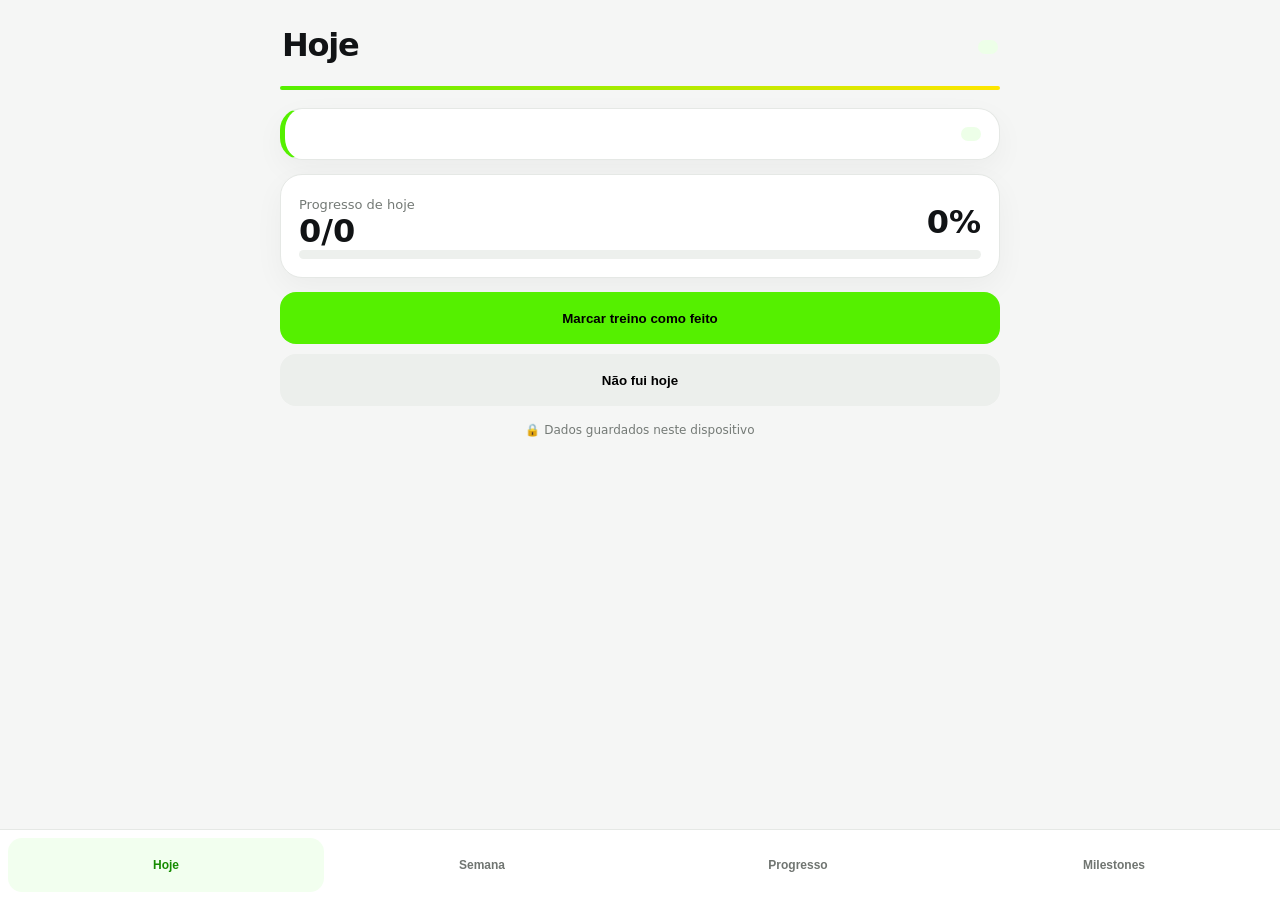
==== index.html @ 947c3e17 "Add initial RGRD calisthenics app" ====
<!doctype html><html lang="pt-PT"><head><meta charset="utf-8"><meta name="viewport" content="width=device-width,initial-scale=1,viewport-fit=cover"><meta name="theme-color" content="#55f000"><meta name="apple-mobile-web-app-capable" content="yes"><meta name="apple-mobile-web-app-title" content="RGRD"><link rel="manifest" href="manifest.webmanifest"><link rel="icon" href="icon.svg"><title>RGRD — Calistenia</title><style>:root{--bg:#f5f6f5;--card:#fff;--text:#111315;--muted:#747a76;--line:#e5e8e5;--g:#55f000;--y:#ffe600}*{box-sizing:border-box}body{margin:0;background:var(--bg);color:var(--text);font-family:-apple-system,BlinkMacSystemFont,"SF Pro Display",system-ui,sans-serif;padding:max(18px,env(safe-area-inset-top)) 14px calc(92px + env(safe-area-inset-bottom))}.app{max-width:720px;margin:auto}h1{font-size:32px;margin:0;letter-spacing:-.04em}h2{font-size:19px;margin:0 0 12px}.sub{font-size:13px;color:var(--muted);margin-top:4px}.top{display:flex;justify-content:space-between;align-items:center;margin:8px 2px 18px}.pill,.tag{padding:7px 10px;border-radius:999px;background:#edffe8;color:#168500;font-size:12px;font-weight:800}.card{background:var(--card);border:1px solid var(--line);border-radius:22px;padding:18px;margin:0 0 14px;box-shadow:0 10px 30px rgba(0,0,0,.045)}.accent{border-left:5px solid var(--g)}.row{display:flex;justify-content:space-between;align-items:center;gap:10px}.ex{display:grid;grid-template-columns:30px 1fr auto;gap:10px;align-items:center;padding:11px 0;border-bottom:1px solid #eef0ee}.ex:last-child{border:0}.check{width:28px;height:28px;border:2px solid #c8cec9;border-radius:50%;background:#fff}.check.done{background:var(--g);border-color:var(--g)}.check.done:after{content:'✓';font-weight:900}.name{font-weight:800}.meta{font-size:13px;color:var(--muted)}.progress{height:9px;background:#edf0ed;border-radius:999px;overflow:hidden}.progress span{display:block;height:100%;background:var(--g)}.big{font-size:32px;font-weight:900}.btn{width:100%;min-height:52px;border:0;border-radius:16px;font-weight:850;margin-bottom:10px}.primary{background:var(--g)}.secondary{background:#ecefec}.grid{display:grid;grid-template-columns:1fr 1fr;gap:11px}.metric{background:#fff;border:1px solid var(--line);border-radius:18px;padding:15px}.metric b{font-size:26px;display:block;margin-top:6px}.weekitem{display:grid;grid-template-columns:54px 1fr auto;gap:10px;align-items:center;padding:11px 0;border-bottom:1px solid #eef0ee}.day{background:var(--g);padding:8px;border-radius:10px;text-align:center;font-size:12px;font-weight:900}.alt{background:var(--y)!important;color:#222}.screen{display:none}.screen.active{display:block}.tabs{position:fixed;left:0;right:0;bottom:0;background:rgba(255,255,255,.96);backdrop-filter:blur(18px);border-top:1px solid var(--line);display:grid;grid-template-columns:repeat(4,1fr);padding:8px 8px calc(8px + env(safe-area-inset-bottom));z-index:5}.tab{min-height:54px;border:0;background:transparent;border-radius:14px;color:#707571;font-weight:800;font-size:12px}.tab.active{background:#f2ffef;color:#168c00}.ms{display:grid;grid-template-columns:42px 1fr auto;gap:10px;align-items:center;padding:10px 0}.ico{width:40px;height:40px;border-radius:14px;background:#efffec;display:grid;place-items:center;font-weight:900}.month{display:grid;grid-template-columns:1fr 1fr;gap:11px}.mcard{background:#fff;border:1px solid var(--line);border-radius:18px;padding:15px;text-align:center}.shield{width:58px;height:58px;background:#efffea;border-radius:18px;display:grid;place-items:center;margin:0 auto 9px;font-weight:900;font-size:20px}.notice{text-align:center;color:var(--muted);font-size:12px;padding:7px}.hero{height:4px;background:linear-gradient(90deg,var(--g),var(--y));border-radius:10px;margin:8px 0 18px}</style></head><body><main class="app"><section id="today" class="screen active"><div class="top"><div><h1>Hoje</h1><div id="date" class="sub"></div></div><span id="cycle" class="pill"></span></div><div class="hero"></div><div class="card accent"><div class="row"><div><h2 id="title"></h2><div id="duration" class="sub"></div></div><span id="code" class="tag"></span></div><div id="exercises"></div></div><div class="card"><div class="row"><div><div class="sub">Progresso de hoje</div><div class="big"><span id="done">0</span>/<span id="total">0</span></div></div><div id="pct" class="big">0%</div></div><div class="progress"><span id="bar" style="width:0%"></span></div></div><button id="complete" class="btn primary">Marcar treino como feito</button><button id="miss" class="btn secondary">Não fui hoje</button><div class="notice">🔒 Dados guardados neste dispositivo</div></section><section id="week" class="screen"><div class="top"><div><h1>Semana</h1><div class="sub">Plano alternado de 4 semanas</div></div><span id="wlabel" class="pill"></span></div><div id="weekcards"></div><div class="card"><h2>Milestones da semana</h2><div id="weekly"></div></div></section><section id="progress" class="screen"><div class="top"><div><h1>Progresso</h1><div class="sub">Consistência &gt; perfeição</div></div><span id="levelpill" class="pill"></span></div><div class="grid"><div class="metric"><span class="sub">Taxa de cumprimento</span><b id="rate">0%</b></div><div class="metric"><span class="sub">Streak</span><b id="streak">0</b></div><div class="metric"><span class="sub">Treinos este mês</span><b id="monthcount">0</b></div><div class="metric"><span class="sub">Nível</span><b id="level">Recruta</b></div></div><div class="card" style="margin-top:14px"><h2>Melhores marcas</h2><div class="weekitem"><div>💪</div><div>Flexões</div><b>—</b></div><div class="weekitem"><div>⏱</div><div>Prancha</div><b>—</b></div><div class="weekitem"><div>↟</div><div>Pull-ups</div><b>—</b></div></div></section><section id="milestones" class="screen"><div class="top"><div><h1>Milestones</h1><div class="sub">Semana e mês</div></div><span class="pill">Disciplina</span></div><div class="card"><h2>Semana</h2><div id="msweek"></div></div><h2>Mês</h2><div id="msmonth" class="month"></div><div class="card" style="margin-top:14px"><h2>Backup</h2><div class="sub">Os dados ficam no telefone. Usa Exportar para guardar uma cópia manual.</div><button id="export" class="btn secondary" style="margin-top:12px">Exportar backup</button></div><div class="notice">Disciplina &gt; motivação.</div></section></main><nav class="tabs"><button class="tab active" data-s="today">Hoje</button><button class="tab" data-s="week">Semana</button><button class="tab" data-s="progress">Progresso</button><button class="tab" data-s="milestones">Milestones</button></nav><script>const K='rgrd_v1',start=new Date('2026-09-01T12:00:00'),plans=[[['A1','Treino A','Força + Core',32,[['Flexões','3×12'],['Australian Pull-ups','3×8'],['Bulgarian Split Squat','3×10/perna'],['Hollow Hold','3×30s'],['Burpees','3×8']]],['B1','Treino B','Pull + Core',30,[['Pike Push-ups','3×8'],['Pull-up negativa','4×4'],['Walking Lunges','3×12/perna'],['Dead Bug','3×10/lado'],['Mountain Climbers','4×30s']]],['C1','Treino C','Lower + Cond.',34,[['Diamond Push-ups','3×8'],['Australian Pull-ups','4×8'],['Agachamento','4×15'],['Leg Raises','3×10'],['Burpees','5×6']]]],[['A2','Treino A2','Força + Core',33,[['Flexões declinadas','3×10'],['Remada invertida','3×10'],['Bulgarian Split Squat','4×8/perna'],['Prancha lateral','3×30s/lado'],['Bear Crawl','4×20m']]],['B2','Treino B2','Upper + Pull',31,[['Pike Push-ups','4×7'],['Chin-up negativa','4×4'],['Reverse Lunges','3×12/perna'],['Hollow Rocks','3×12'],['High Knees','5×30s']]],['C2','Treino C2','Lower + Cond.',35,[['Flexões pausadas','3×10'],['Australian Pull-ups pés altos','3×8'],['Jump Squats','4×10'],['Leg Raises','3×12'],['Burpees','4×10']]]],[['A3','Treino A3','Volume + Core',35,[['Flexões','4×12'],['Australian Pull-ups','4×10'],['Split Squat','3×14/perna'],['Hollow Hold','4×30s'],['Burpees','4×8']]],['B3','Treino B3','Pull + Ombros',32,[['Pike Push-ups','4×9'],['Pull-up assistida','5×4'],['Step-ups','3×12/perna'],['Plank Shoulder Tap','3×20'],['Mountain Climbers','5×30s']]],['C3','Treino C3','Potência + Cond.',34,[['Explosive Push-ups','4×6'],['Remada invertida','4×10'],['Jump Lunges','3×10/perna'],['Knee Raises','4×10'],['Shuttle Burpees','5×6']]]],[['A4','Treino A4','Teste + Core',30,[['Flexões','1×máx + 2×70%'],['Australian Pull-ups','1×máx + 2×70%'],['Bulgarian Split Squat','3×10/perna'],['Prancha','1×máx + 2×45s'],['Burpees','3×10']]],['B4','Treino B4','Técnica + Pull',28,[['Pike Push-ups','3×8'],['Pull-up negativa lenta','5×3'],['Reverse Lunges','3×10/perna'],['Dead Bug','3×12/lado'],['Bear Crawl','3×20m']]],['C4','Treino C4','Challenge',36,[['Flexões','50 total'],['Australian Pull-ups','30 total'],['Agachamentos','80 total'],['Leg Raises','30 total'],['Burpees','30 total']]]]],days=['SEG','QUA','SEX'];let st;try{st=JSON.parse(localStorage.getItem(K))||{logs:{},checks:{}}}catch(e){st={logs:{},checks:{}}}const save=()=>localStorage.setItem(K,JSON.stringify(st)),iso=d=>d.toISOString().slice(0,10),wi=()=>((Math.floor((new Date()-start)/604800000)%4)+4)%4,di=()=>({1:0,3:1,5:2})[new Date().getDay()];function workout(){let d=di();return d===undefined?null:plans[wi()][d]}function stats(){let e=Object.entries(st.logs),done=e.filter(x=>x[1]=='done').length,miss=e.filter(x=>x[1]=='miss').length,rate=done+miss?Math.round(done/(done+miss)*100):0,month=iso(new Date()).slice(0,7),mc=e.filter(x=>x[0].startsWith(month)&&x[1]=='done').length,level=done>=36?'Elite':done>=20?'Avançado':done>=8?'Operacional':'Recruta';return{done,miss,rate,mc,level}}function renderToday(){let d=new Date(),w=workout(),key=iso(d);date.textContent=d.toLocaleDateString('pt-PT',{weekday:'long',day:'numeric',month:'long'});cycle.textContent='Semana '+(wi()+1);exercises.innerHTML='';if(!w){title.textContent='Dia de recuperação';duration.textContent='Mobilidade leve ou descanso';code.textContent='OFF';done.textContent=total.textContent=0;pct.textContent='—';bar.style.width='0%';complete.disabled=miss.disabled=true;return}complete.disabled=miss.disabled=false;title.textContent=w[1]+' · '+w[2];duration.textContent='~'+w[3]+' min';code.textContent=w[0];st.checks[key]??={};w[4].forEach((e,i)=>{let r=document.createElement('div');r.className='ex';let b=document.createElement('button');b.className='check'+(st.checks[key][i]?' done':'');b.onclick=()=>{st.checks[key][i]=!st.checks[key][i];save();renderToday()};r.append(b);let t=document.createElement('div');t.innerHTML='<div class=name>'+e[0]+'</div><div class=meta>'+e[1]+'</div>';r.append(t);r.insertAdjacentHTML('beforeend','<span>›</span>');exercises.append(r)});let n=Object.values(st.checks[key]).filter(Boolean).length,p=Math.round(n/w[4].length*100);done.textContent=n;total.textContent=w[4].length;pct.textContent=p+'%';bar.style.width=p+'%'}function renderWeek(){let cur=wi();wlabel.textContent='Semana '+(cur+1)+' de 4';weekcards.innerHTML='';[cur,(cur+1)%4].forEach((n,z)=>{let c=document.createElement('div');c.className='card';c.innerHTML='<div class=row><h2>Semana '+(n+1)+'</h2><span class="tag '+(z?'alt':'')+'">'+(z?'Próxima':'Atual')+'</span></div>'+plans[n].map((w,i)=>'<div class=weekitem><div class="day '+(z?'alt':'')+'">'+days[i]+'</div><div><b>'+w[1]+'</b><div class=sub>'+w[2]+'</div></div><span class=tag>'+w[0]+'</span></div>').join('');weekcards.append(c)});let s=stats(),c=Math.min(3,s.done%4);weekly.innerHTML=[['✓','Completar 3/3 treinos',c,3],['↗','Aumentar reps em 1 exercício',c>=2?1:0,1],['↻','Sem falhar 2 treinos seguidos',Math.min(c,2),2]].map(x=>'<div class=ms><div class=ico>'+x[0]+'</div><div><b>'+x[1]+'</b><div class=progress style="margin-top:7px"><span style="width:'+Math.min(100,x[2]/x[3]*100)+'%"></span></div></div><b>'+x[2]+'/'+x[3]+'</b></div>').join('')}function renderProgress(){let s=stats();rate.textContent=s.rate+'%';monthcount.textContent=s.mc;level.textContent=levelpill.textContent=s.level;streak.textContent=Math.floor(s.done/3)}function renderMS(){let s=stats();msweek.innerHTML=[['✓','Completar 3 treinos',Math.min(3,s.done%4),3],['↗','Aumentar reps',0,1],['↻','2 treinos sem falhar',Math.min(2,Math.floor(s.done/2)),2]].map(x=>'<div class=ms><div class=ico>'+x[0]+'</div><div><b>'+x[1]+'</b></div><b>'+x[2]+'/'+x[3]+'</b></div>').join('');msmonth.innerHTML=[['10','10 treinos no mês',Math.min(100,s.mc/10*100)],['80%','80% de consistência',Math.min(100,s.rate/80*100)],['↟','1º pull-up completo',0],['⏱','Nova marca de prancha',0]].map(x=>'<div class=mcard><div class=shield>'+x[0]+'</div><b>'+x[1]+'</b><div class=progress style="margin-top:10px"><span style="width:'+x[2]+'%"></span></div></div>').join('')}function refresh(){renderToday();renderWeek();renderProgress();renderMS()}complete.onclick=()=>{let w=workout();if(!w)return;let k=iso(new Date());st.checks[k]??={};w[4].forEach((_,i)=>st.checks[k][i]=true);st.logs[k]='done';save();refresh()};miss.onclick=()=>{st.logs[iso(new Date())]='miss';save();refresh()};export.onclick=()=>{let a=document.createElement('a'),b=new Blob([JSON.stringify(st,null,2)],{type:'application/json'});a.href=URL.createObjectURL(b);a.download='rgrd-backup-'+iso(new Date())+'.json';a.click()};document.querySelectorAll('.tab').forEach(b=>b.onclick=()=>{document.querySelectorAll('.tab,.screen').forEach(x=>x.classList.remove('active'));b.classList.add('active');document.getElementById(b.dataset.s).classList.add('active')});if('serviceWorker'in navigator)navigator.serviceWorker.register('./sw.js').catch(()=>{});refresh();</script></body></html>
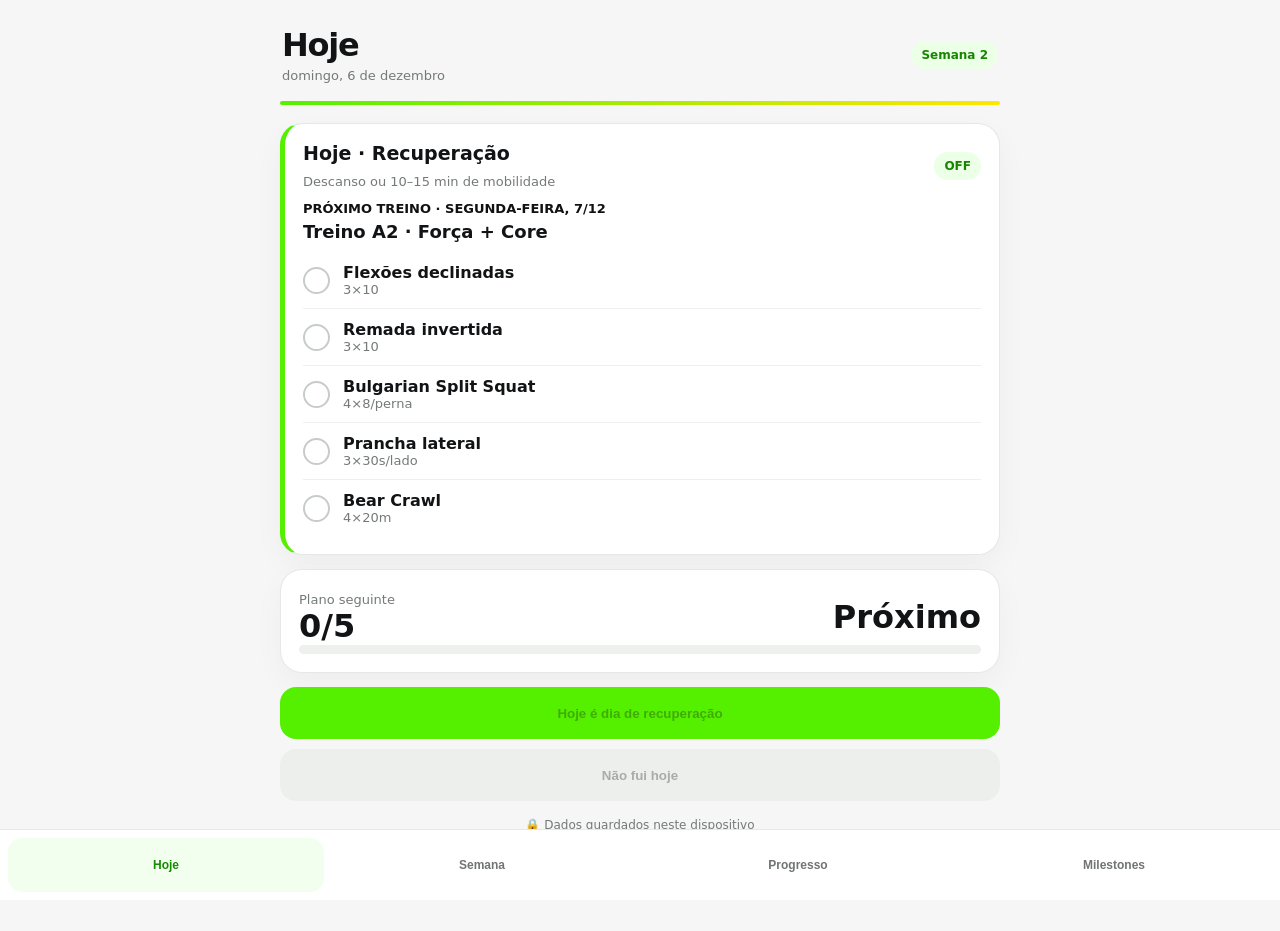
==== commit 1065351a: "Point root app to corrected training UI and clear stale cache" ====
--- a/index.html
+++ b/index.html
@@ -1 +1 @@
-<!doctype html><html lang="pt-PT"><head><meta charset="utf-8"><meta name="viewport" content="width=device-width,initial-scale=1,viewport-fit=cover"><meta name="theme-color" content="#55f000"><meta name="apple-mobile-web-app-capable" content="yes"><meta name="apple-mobile-web-app-title" content="RGRD"><link rel="manifest" href="manifest.webmanifest"><link rel="icon" href="icon.svg"><title>RGRD — Calistenia</title><style>:root{--bg:#f5f6f5;--card:#fff;--text:#111315;--muted:#747a76;--line:#e5e8e5;--g:#55f000;--y:#ffe600}*{box-sizing:border-box}body{margin:0;background:var(--bg);color:var(--text);font-family:-apple-system,BlinkMacSystemFont,"SF Pro Display",system-ui,sans-serif;padding:max(18px,env(safe-area-inset-top)) 14px calc(92px + env(safe-area-inset-bottom))}.app{max-width:720px;margin:auto}h1{font-size:32px;margin:0;letter-spacing:-.04em}h2{font-size:19px;margin:0 0 12px}.sub{font-size:13px;color:var(--muted);margin-top:4px}.top{display:flex;justify-content:space-between;align-items:center;margin:8px 2px 18px}.pill,.tag{padding:7px 10px;border-radius:999px;background:#edffe8;color:#168500;font-size:12px;font-weight:800}.card{background:var(--card);border:1px solid var(--line);border-radius:22px;padding:18px;margin:0 0 14px;box-shadow:0 10px 30px rgba(0,0,0,.045)}.accent{border-left:5px solid var(--g)}.row{display:flex;justify-content:space-between;align-items:center;gap:10px}.ex{display:grid;grid-template-columns:30px 1fr auto;gap:10px;align-items:center;padding:11px 0;border-bottom:1px solid #eef0ee}.ex:last-child{border:0}.check{width:28px;height:28px;border:2px solid #c8cec9;border-radius:50%;background:#fff}.check.done{background:var(--g);border-color:var(--g)}.check.done:after{content:'✓';font-weight:900}.name{font-weight:800}.meta{font-size:13px;color:var(--muted)}.progress{height:9px;background:#edf0ed;border-radius:999px;overflow:hidden}.progress span{display:block;height:100%;background:var(--g)}.big{font-size:32px;font-weight:900}.btn{width:100%;min-height:52px;border:0;border-radius:16px;font-weight:850;margin-bottom:10px}.primary{background:var(--g)}.secondary{background:#ecefec}.grid{display:grid;grid-template-columns:1fr 1fr;gap:11px}.metric{background:#fff;border:1px solid var(--line);border-radius:18px;padding:15px}.metric b{font-size:26px;display:block;margin-top:6px}.weekitem{display:grid;grid-template-columns:54px 1fr auto;gap:10px;align-items:center;padding:11px 0;border-bottom:1px solid #eef0ee}.day{background:var(--g);padding:8px;border-radius:10px;text-align:center;font-size:12px;font-weight:900}.alt{background:var(--y)!important;color:#222}.screen{display:none}.screen.active{display:block}.tabs{position:fixed;left:0;right:0;bottom:0;background:rgba(255,255,255,.96);backdrop-filter:blur(18px);border-top:1px solid var(--line);display:grid;grid-template-columns:repeat(4,1fr);padding:8px 8px calc(8px + env(safe-area-inset-bottom));z-index:5}.tab{min-height:54px;border:0;background:transparent;border-radius:14px;color:#707571;font-weight:800;font-size:12px}.tab.active{background:#f2ffef;color:#168c00}.ms{display:grid;grid-template-columns:42px 1fr auto;gap:10px;align-items:center;padding:10px 0}.ico{width:40px;height:40px;border-radius:14px;background:#efffec;display:grid;place-items:center;font-weight:900}.month{display:grid;grid-template-columns:1fr 1fr;gap:11px}.mcard{background:#fff;border:1px solid var(--line);border-radius:18px;padding:15px;text-align:center}.shield{width:58px;height:58px;background:#efffea;border-radius:18px;display:grid;place-items:center;margin:0 auto 9px;font-weight:900;font-size:20px}.notice{text-align:center;color:var(--muted);font-size:12px;padding:7px}.hero{height:4px;background:linear-gradient(90deg,var(--g),var(--y));border-radius:10px;margin:8px 0 18px}</style></head><body><main class="app"><section id="today" class="screen active"><div class="top"><div><h1>Hoje</h1><div id="date" class="sub"></div></div><span id="cycle" class="pill"></span></div><div class="hero"></div><div class="card accent"><div class="row"><div><h2 id="title"></h2><div id="duration" class="sub"></div></div><span id="code" class="tag"></span></div><div id="exercises"></div></div><div class="card"><div class="row"><div><div class="sub">Progresso de hoje</div><div class="big"><span id="done">0</span>/<span id="total">0</span></div></div><div id="pct" class="big">0%</div></div><div class="progress"><span id="bar" style="width:0%"></span></div></div><button id="complete" class="btn primary">Marcar treino como feito</button><button id="miss" class="btn secondary">Não fui hoje</button><div class="notice">🔒 Dados guardados neste dispositivo</div></section><section id="week" class="screen"><div class="top"><div><h1>Semana</h1><div class="sub">Plano alternado de 4 semanas</div></div><span id="wlabel" class="pill"></span></div><div id="weekcards"></div><div class="card"><h2>Milestones da semana</h2><div id="weekly"></div></div></section><section id="progress" class="screen"><div class="top"><div><h1>Progresso</h1><div class="sub">Consistência &gt; perfeição</div></div><span id="levelpill" class="pill"></span></div><div class="grid"><div class="metric"><span class="sub">Taxa de cumprimento</span><b id="rate">0%</b></div><div class="metric"><span class="sub">Streak</span><b id="streak">0</b></div><div class="metric"><span class="sub">Treinos este mês</span><b id="monthcount">0</b></div><div class="metric"><span class="sub">Nível</span><b id="level">Recruta</b></div></div><div class="card" style="margin-top:14px"><h2>Melhores marcas</h2><div class="weekitem"><div>💪</div><div>Flexões</div><b>—</b></div><div class="weekitem"><div>⏱</div><div>Prancha</div><b>—</b></div><div class="weekitem"><div>↟</div><div>Pull-ups</div><b>—</b></div></div></section><section id="milestones" class="screen"><div class="top"><div><h1>Milestones</h1><div class="sub">Semana e mês</div></div><span class="pill">Disciplina</span></div><div class="card"><h2>Semana</h2><div id="msweek"></div></div><h2>Mês</h2><div id="msmonth" class="month"></div><div class="card" style="margin-top:14px"><h2>Backup</h2><div class="sub">Os dados ficam no telefone. Usa Exportar para guardar uma cópia manual.</div><button id="export" class="btn secondary" style="margin-top:12px">Exportar backup</button></div><div class="notice">Disciplina &gt; motivação.</div></section></main><nav class="tabs"><button class="tab active" data-s="today">Hoje</button><button class="tab" data-s="week">Semana</button><button class="tab" data-s="progress">Progresso</button><button class="tab" data-s="milestones">Milestones</button></nav><script>const K='rgrd_v1',start=new Date('2026-09-01T12:00:00'),plans=[[['A1','Treino A','Força + Core',32,[['Flexões','3×12'],['Australian Pull-ups','3×8'],['Bulgarian Split Squat','3×10/perna'],['Hollow Hold','3×30s'],['Burpees','3×8']]],['B1','Treino B','Pull + Core',30,[['Pike Push-ups','3×8'],['Pull-up negativa','4×4'],['Walking Lunges','3×12/perna'],['Dead Bug','3×10/lado'],['Mountain Climbers','4×30s']]],['C1','Treino C','Lower + Cond.',34,[['Diamond Push-ups','3×8'],['Australian Pull-ups','4×8'],['Agachamento','4×15'],['Leg Raises','3×10'],['Burpees','5×6']]]],[['A2','Treino A2','Força + Core',33,[['Flexões declinadas','3×10'],['Remada invertida','3×10'],['Bulgarian Split Squat','4×8/perna'],['Prancha lateral','3×30s/lado'],['Bear Crawl','4×20m']]],['B2','Treino B2','Upper + Pull',31,[['Pike Push-ups','4×7'],['Chin-up negativa','4×4'],['Reverse Lunges','3×12/perna'],['Hollow Rocks','3×12'],['High Knees','5×30s']]],['C2','Treino C2','Lower + Cond.',35,[['Flexões pausadas','3×10'],['Australian Pull-ups pés altos','3×8'],['Jump Squats','4×10'],['Leg Raises','3×12'],['Burpees','4×10']]]],[['A3','Treino A3','Volume + Core',35,[['Flexões','4×12'],['Australian Pull-ups','4×10'],['Split Squat','3×14/perna'],['Hollow Hold','4×30s'],['Burpees','4×8']]],['B3','Treino B3','Pull + Ombros',32,[['Pike Push-ups','4×9'],['Pull-up assistida','5×4'],['Step-ups','3×12/perna'],['Plank Shoulder Tap','3×20'],['Mountain Climbers','5×30s']]],['C3','Treino C3','Potência + Cond.',34,[['Explosive Push-ups','4×6'],['Remada invertida','4×10'],['Jump Lunges','3×10/perna'],['Knee Raises','4×10'],['Shuttle Burpees','5×6']]]],[['A4','Treino A4','Teste + Core',30,[['Flexões','1×máx + 2×70%'],['Australian Pull-ups','1×máx + 2×70%'],['Bulgarian Split Squat','3×10/perna'],['Prancha','1×máx + 2×45s'],['Burpees','3×10']]],['B4','Treino B4','Técnica + Pull',28,[['Pike Push-ups','3×8'],['Pull-up negativa lenta','5×3'],['Reverse Lunges','3×10/perna'],['Dead Bug','3×12/lado'],['Bear Crawl','3×20m']]],['C4','Treino C4','Challenge',36,[['Flexões','50 total'],['Australian Pull-ups','30 total'],['Agachamentos','80 total'],['Leg Raises','30 total'],['Burpees','30 total']]]]],days=['SEG','QUA','SEX'];let st;try{st=JSON.parse(localStorage.getItem(K))||{logs:{},checks:{}}}catch(e){st={logs:{},checks:{}}}const save=()=>localStorage.setItem(K,JSON.stringify(st)),iso=d=>d.toISOString().slice(0,10),wi=()=>((Math.floor((new Date()-start)/604800000)%4)+4)%4,di=()=>({1:0,3:1,5:2})[new Date().getDay()];function workout(){let d=di();return d===undefined?null:plans[wi()][d]}function stats(){let e=Object.entries(st.logs),done=e.filter(x=>x[1]=='done').length,miss=e.filter(x=>x[1]=='miss').length,rate=done+miss?Math.round(done/(done+miss)*100):0,month=iso(new Date()).slice(0,7),mc=e.filter(x=>x[0].startsWith(month)&&x[1]=='done').length,level=done>=36?'Elite':done>=20?'Avançado':done>=8?'Operacional':'Recruta';return{done,miss,rate,mc,level}}function renderToday(){let d=new Date(),w=workout(),key=iso(d);date.textContent=d.toLocaleDateString('pt-PT',{weekday:'long',day:'numeric',month:'long'});cycle.textContent='Semana '+(wi()+1);exercises.innerHTML='';if(!w){title.textContent='Dia de recuperação';duration.textContent='Mobilidade leve ou descanso';code.textContent='OFF';done.textContent=total.textContent=0;pct.textContent='—';bar.style.width='0%';complete.disabled=miss.disabled=true;return}complete.disabled=miss.disabled=false;title.textContent=w[1]+' · '+w[2];duration.textContent='~'+w[3]+' min';code.textContent=w[0];st.checks[key]??={};w[4].forEach((e,i)=>{let r=document.createElement('div');r.className='ex';let b=document.createElement('button');b.className='check'+(st.checks[key][i]?' done':'');b.onclick=()=>{st.checks[key][i]=!st.checks[key][i];save();renderToday()};r.append(b);let t=document.createElement('div');t.innerHTML='<div class=name>'+e[0]+'</div><div class=meta>'+e[1]+'</div>';r.append(t);r.insertAdjacentHTML('beforeend','<span>›</span>');exercises.append(r)});let n=Object.values(st.checks[key]).filter(Boolean).length,p=Math.round(n/w[4].length*100);done.textContent=n;total.textContent=w[4].length;pct.textContent=p+'%';bar.style.width=p+'%'}function renderWeek(){let cur=wi();wlabel.textContent='Semana '+(cur+1)+' de 4';weekcards.innerHTML='';[cur,(cur+1)%4].forEach((n,z)=>{let c=document.createElement('div');c.className='card';c.innerHTML='<div class=row><h2>Semana '+(n+1)+'</h2><span class="tag '+(z?'alt':'')+'">'+(z?'Próxima':'Atual')+'</span></div>'+plans[n].map((w,i)=>'<div class=weekitem><div class="day '+(z?'alt':'')+'">'+days[i]+'</div><div><b>'+w[1]+'</b><div class=sub>'+w[2]+'</div></div><span class=tag>'+w[0]+'</span></div>').join('');weekcards.append(c)});let s=stats(),c=Math.min(3,s.done%4);weekly.innerHTML=[['✓','Completar 3/3 treinos',c,3],['↗','Aumentar reps em 1 exercício',c>=2?1:0,1],['↻','Sem falhar 2 treinos seguidos',Math.min(c,2),2]].map(x=>'<div class=ms><div class=ico>'+x[0]+'</div><div><b>'+x[1]+'</b><div class=progress style="margin-top:7px"><span style="width:'+Math.min(100,x[2]/x[3]*100)+'%"></span></div></div><b>'+x[2]+'/'+x[3]+'</b></div>').join('')}function renderProgress(){let s=stats();rate.textContent=s.rate+'%';monthcount.textContent=s.mc;level.textContent=levelpill.textContent=s.level;streak.textContent=Math.floor(s.done/3)}function renderMS(){let s=stats();msweek.innerHTML=[['✓','Completar 3 treinos',Math.min(3,s.done%4),3],['↗','Aumentar reps',0,1],['↻','2 treinos sem falhar',Math.min(2,Math.floor(s.done/2)),2]].map(x=>'<div class=ms><div class=ico>'+x[0]+'</div><div><b>'+x[1]+'</b></div><b>'+x[2]+'/'+x[3]+'</b></div>').join('');msmonth.innerHTML=[['10','10 treinos no mês',Math.min(100,s.mc/10*100)],['80%','80% de consistência',Math.min(100,s.rate/80*100)],['↟','1º pull-up completo',0],['⏱','Nova marca de prancha',0]].map(x=>'<div class=mcard><div class=shield>'+x[0]+'</div><b>'+x[1]+'</b><div class=progress style="margin-top:10px"><span style="width:'+x[2]+'%"></span></div></div>').join('')}function refresh(){renderToday();renderWeek();renderProgress();renderMS()}complete.onclick=()=>{let w=workout();if(!w)return;let k=iso(new Date());st.checks[k]??={};w[4].forEach((_,i)=>st.checks[k][i]=true);st.logs[k]='done';save();refresh()};miss.onclick=()=>{st.logs[iso(new Date())]='miss';save();refresh()};export.onclick=()=>{let a=document.createElement('a'),b=new Blob([JSON.stringify(st,null,2)],{type:'application/json'});a.href=URL.createObjectURL(b);a.download='rgrd-backup-'+iso(new Date())+'.json';a.click()};document.querySelectorAll('.tab').forEach(b=>b.onclick=()=>{document.querySelectorAll('.tab,.screen').forEach(x=>x.classList.remove('active'));b.classList.add('active');document.getElementById(b.dataset.s).classList.add('active')});if('serviceWorker'in navigator)navigator.serviceWorker.register('./sw.js').catch(()=>{});refresh();</script></body></html>+<!doctype html><html lang="pt-PT"><head><meta charset="utf-8"><meta name="viewport" content="width=device-width,initial-scale=1,viewport-fit=cover"><meta name="theme-color" content="#55f000"><meta name="apple-mobile-web-app-capable" content="yes"><meta name="apple-mobile-web-app-title" content="RGRD"><link rel="manifest" href="manifest.webmanifest"><title>RGRD</title><style>body{margin:0;background:#f5f6f5;color:#111315;font-family:-apple-system,BlinkMacSystemFont,system-ui,sans-serif;display:grid;place-items:center;min-height:100vh}.box{text-align:center;padding:28px}.dot{width:54px;height:54px;border-radius:18px;background:#55f000;margin:0 auto 14px;display:grid;place-items:center;font-weight:900;font-size:24px}</style></head><body><div class="box"><div class="dot">R</div><strong>A abrir RGRD…</strong></div><script>(async()=>{try{if('serviceWorker'in navigator){const regs=await navigator.serviceWorker.getRegistrations();await Promise.all(regs.map(r=>r.unregister()));}if('caches'in window){const ks=await caches.keys();await Promise.all(ks.map(k=>caches.delete(k)));}}catch(e){}location.replace('./app-v2.html?v=4');})();</script></body></html>
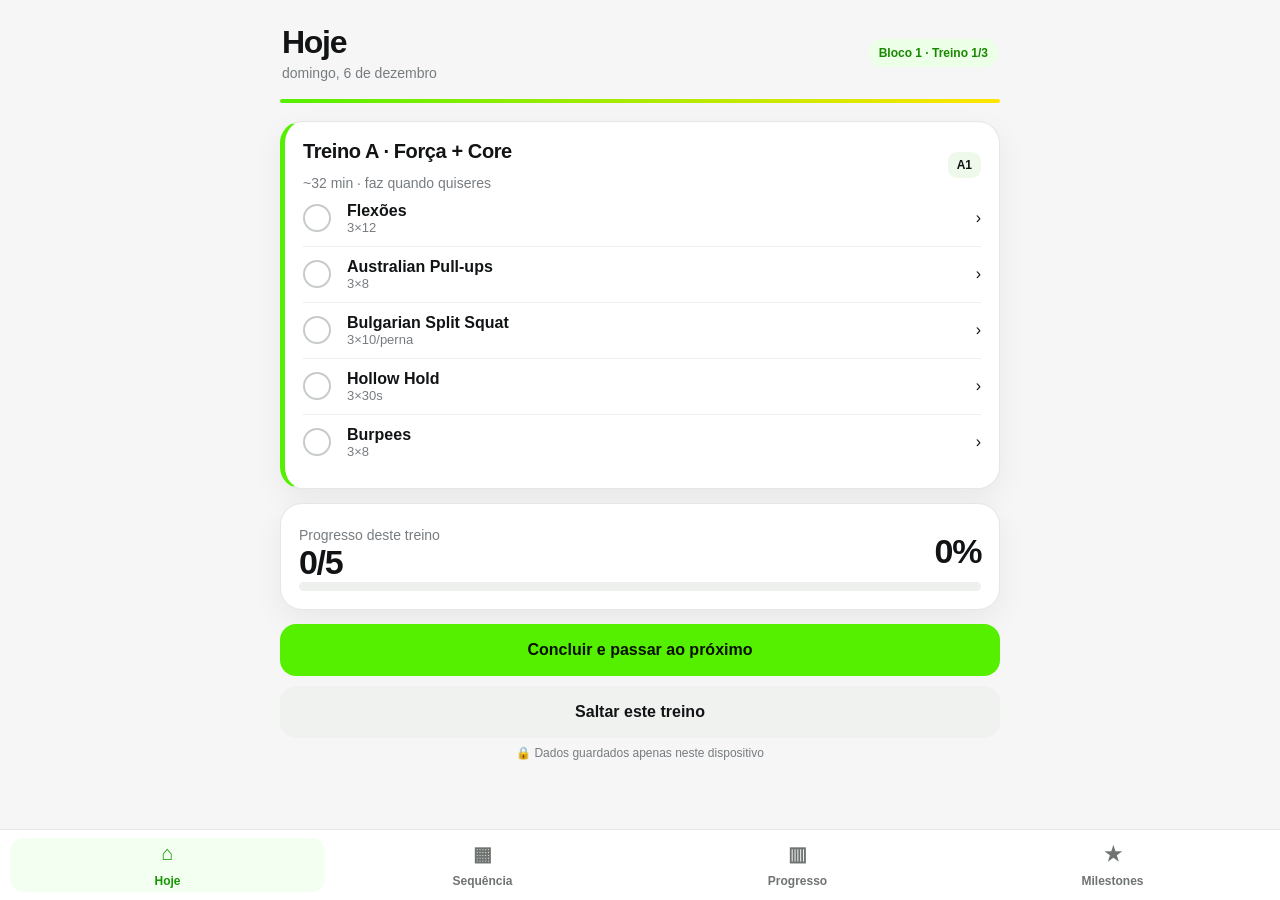
==== commit ac89bffd: "Brand app as Aasgard Training" ====
--- a/index.html
+++ b/index.html
@@ -1 +1 @@
-<!doctype html><html lang="pt-PT"><head><meta charset="utf-8"><meta name="viewport" content="width=device-width,initial-scale=1,viewport-fit=cover"><meta name="theme-color" content="#55f000"><meta name="apple-mobile-web-app-capable" content="yes"><meta name="apple-mobile-web-app-title" content="RGRD"><link rel="manifest" href="manifest.webmanifest"><title>RGRD</title><style>body{margin:0;background:#f5f6f5;color:#111315;font-family:-apple-system,BlinkMacSystemFont,system-ui,sans-serif;display:grid;place-items:center;min-height:100vh}.box{text-align:center;padding:28px}.dot{width:54px;height:54px;border-radius:18px;background:#55f000;margin:0 auto 14px;display:grid;place-items:center;font-weight:900;font-size:24px}</style></head><body><div class="box"><div class="dot">R</div><strong>A abrir RGRD…</strong></div><script>(async()=>{try{if('serviceWorker'in navigator){const regs=await navigator.serviceWorker.getRegistrations();await Promise.all(regs.map(r=>r.unregister()));}if('caches'in window){const ks=await caches.keys();await Promise.all(ks.map(k=>caches.delete(k)));}}catch(e){}location.replace('./app-v2.html?v=4');})();</script></body></html>+<!doctype html><html lang="pt-PT"><head><meta charset="utf-8"><meta name="viewport" content="width=device-width,initial-scale=1,viewport-fit=cover"><meta name="theme-color" content="#55F000"><meta name="apple-mobile-web-app-capable" content="yes"><meta name="apple-mobile-web-app-title" content="Aasgard Training"><link rel="manifest" href="manifest.webmanifest?v=1.1.0"><link rel="icon" href="icon.svg?v=1.1.0"><link rel="apple-touch-icon" href="icon.svg?v=1.1.0"><title>Aasgard Training</title><style>body{margin:0;background:#f5f6f5;color:#111315;font-family:-apple-system,BlinkMacSystemFont,system-ui,sans-serif;display:grid;place-items:center;min-height:100vh}.box{text-align:center;padding:28px}.logo{width:86px;height:86px;margin:0 auto 14px}.name{font-weight:900;font-size:20px}.sub{color:#747a76;margin-top:5px;font-size:13px}</style></head><body><div class="box"><img class="logo" src="icon.svg?v=1.1.0" alt="Aasgard Training"><div class="name">Aasgard Training</div><div class="sub">A preparar o próximo treino…</div></div><script>location.replace('./app-v2.html?v=1.1.0');</script></body></html>
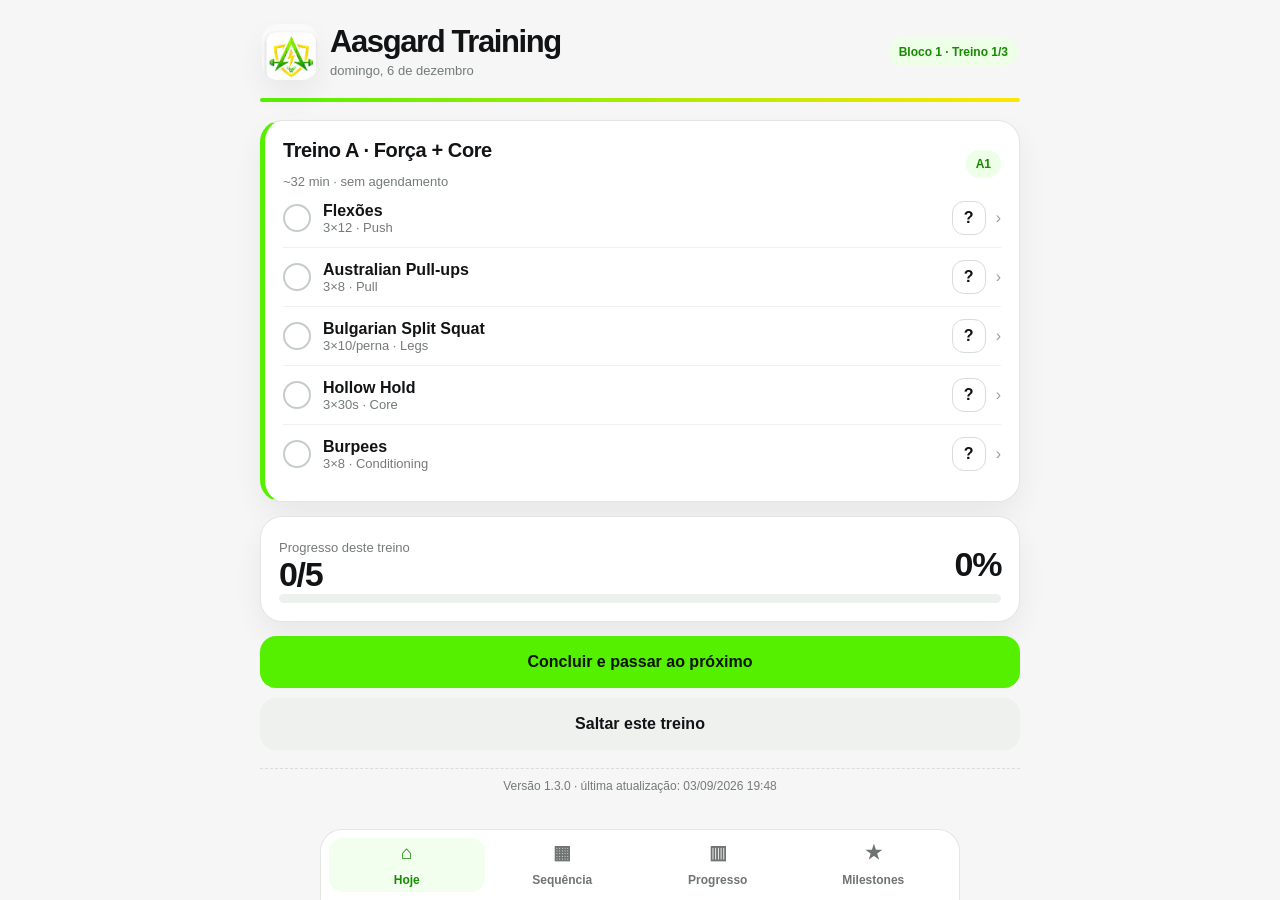
==== commit 63ce4317: "Add files via upload     Aasgard Training v1.3 - exercise illustrations" ====
--- a/index.html
+++ b/index.html
@@ -1 +1,103 @@
-<!doctype html><html lang="pt-PT"><head><meta charset="utf-8"><meta name="viewport" content="width=device-width,initial-scale=1,viewport-fit=cover"><meta name="theme-color" content="#55F000"><meta name="apple-mobile-web-app-capable" content="yes"><meta name="apple-mobile-web-app-title" content="Aasgard Training"><link rel="manifest" href="manifest.webmanifest?v=1.1.0"><link rel="icon" href="icon.svg?v=1.1.0"><link rel="apple-touch-icon" href="icon.svg?v=1.1.0"><title>Aasgard Training</title><style>body{margin:0;background:#f5f6f5;color:#111315;font-family:-apple-system,BlinkMacSystemFont,system-ui,sans-serif;display:grid;place-items:center;min-height:100vh}.box{text-align:center;padding:28px}.logo{width:86px;height:86px;margin:0 auto 14px}.name{font-weight:900;font-size:20px}.sub{color:#747a76;margin-top:5px;font-size:13px}</style></head><body><div class="box"><img class="logo" src="icon.svg?v=1.1.0" alt="Aasgard Training"><div class="name">Aasgard Training</div><div class="sub">A preparar o próximo treino…</div></div><script>location.replace('./app-v2.html?v=1.1.0');</script></body></html>+<!DOCTYPE html>
+<html lang='pt-PT'>
+<head>
+<meta charset='UTF-8'>
+<meta name='viewport' content='width=device-width, initial-scale=1, viewport-fit=cover'>
+<meta name='theme-color' content='#55F000'>
+<meta name='apple-mobile-web-app-capable' content='yes'>
+<meta name='apple-mobile-web-app-title' content='Aasgard Training'>
+<title>Aasgard Training</title>
+<link rel='manifest' href='manifest.webmanifest?v=1.3.0'>
+<link rel='icon' type='image/svg+xml' href='icon.svg?v=1.3.0'>
+<link rel='apple-touch-icon' href='icon.svg?v=1.3.0'>
+<style>
+:root{--bg:#F5F6F5;--card:#fff;--text:#111315;--muted:#747B77;--line:#E2E7E2;--green:#55F000;--yellow:#FFE600;--shadow:0 14px 30px rgba(17,19,21,.06)}
+*{box-sizing:border-box}html{background:var(--bg)}body{margin:0;background:var(--bg);color:var(--text);font-family:-apple-system,BlinkMacSystemFont,'SF Pro Display','Segoe UI',sans-serif;padding:max(18px,env(safe-area-inset-top)) 14px calc(100px + env(safe-area-inset-bottom))}button,input{font:inherit}.app{max-width:760px;margin:0 auto}h1{font-size:31px;letter-spacing:-.045em;line-height:1.02;margin:0}h2{font-size:20px;letter-spacing:-.02em;margin:0 0 12px}.sub{font-size:13px;color:var(--muted);margin-top:5px}
+.topbar{display:flex;align-items:center;justify-content:space-between;gap:10px;margin:6px 2px 18px}.brand{display:flex;align-items:center;gap:12px}.brand img{width:56px;height:56px;border-radius:16px;box-shadow:var(--shadow)}.pill,.badge{display:inline-flex;align-items:center;gap:6px;padding:7px 10px;border-radius:999px;background:#EDFFE7;color:#168900;font-size:12px;font-weight:800}.hero{height:4px;background:linear-gradient(90deg,var(--green),var(--yellow));border-radius:999px;margin:10px 0 18px}.card{background:var(--card);border:1px solid var(--line);border-radius:22px;box-shadow:var(--shadow);padding:18px;margin-bottom:14px}.accent{border-left:5px solid var(--green)}.row{display:flex;align-items:center;justify-content:space-between;gap:12px}
+.exercise{display:grid;grid-template-columns:30px 1fr auto auto;gap:10px;align-items:center;padding:12px 0;border-bottom:1px solid #EEF2EE}.exercise:last-child{border-bottom:0}.check{width:28px;height:28px;border:2px solid #C6CDC7;border-radius:50%;background:#fff;display:grid;place-items:center;cursor:pointer}.check.done{background:var(--green);border-color:var(--green)}.check.done:after{content:'✓';font-weight:900}.name{font-weight:800}.meta{font-size:13px;color:var(--muted)}.infobtn{width:34px;height:34px;border:1px solid #D7DDD7;border-radius:12px;background:#fff;display:grid;place-items:center;font-weight:900;color:#111;cursor:pointer}.arrow{color:#97A097}
+.big{font-size:34px;font-weight:900;letter-spacing:-.04em}.progress{height:9px;background:#EDF1ED;border-radius:999px;overflow:hidden}.progress span{display:block;height:100%;background:var(--green);width:0;border-radius:inherit;transition:width .25s ease}.btn{width:100%;border:0;border-radius:16px;min-height:52px;padding:0 16px;font-weight:850;cursor:pointer}.primary{background:var(--green);color:#081300}.secondary{background:#EEF1EE;color:var(--text)}.danger{background:#FFF0EF;color:#BC3D34}
+.tabs{position:fixed;left:0;right:0;bottom:0;background:rgba(255,255,255,.96);backdrop-filter:blur(18px);border-top:1px solid var(--line);display:grid;grid-template-columns:repeat(4,1fr);padding:8px 8px calc(8px + env(safe-area-inset-bottom));z-index:20}.tab{min-height:54px;border:0;background:transparent;border-radius:14px;color:#6E7471;font-size:12px;font-weight:800;display:grid;place-items:center;gap:2px;cursor:pointer}.tab.active{background:#F2FFEF;color:#168C00}.tab .ico{font-size:19px;line-height:1}.screen{display:none}.screen.active{display:block}.grid2{display:grid;grid-template-columns:1fr 1fr;gap:12px}.metric{background:#fff;border:1px solid var(--line);border-radius:18px;padding:15px}.metric .label{font-size:13px;color:var(--muted)}.metric .value{font-size:26px;font-weight:900;margin-top:6px}
+.seqitem{display:grid;grid-template-columns:54px 1fr auto;gap:10px;align-items:center;padding:12px 0;border-bottom:1px solid #EEF2EE}.seqitem:last-child{border-bottom:0}.daytag{padding:8px 8px;border-radius:10px;background:var(--green);text-align:center;font-size:12px;font-weight:900}.daytag.alt{background:var(--yellow)}.milestone{display:grid;grid-template-columns:42px 1fr auto;gap:10px;align-items:center;padding:11px 0}.msicon{width:40px;height:40px;border-radius:14px;background:#EEFFE9;display:grid;place-items:center;font-weight:900}.monthcards{display:grid;grid-template-columns:1fr 1fr;gap:12px}.monthcard{background:#fff;border:1px solid var(--line);border-radius:18px;padding:15px;text-align:center}.shield{width:60px;height:60px;border-radius:18px;background:#F0FFE9;display:grid;place-items:center;margin:0 auto 10px;font-size:21px;font-weight:900}
+.footer{padding-top:10px;border-top:1px dashed #D8DDD8;color:var(--muted);text-align:center;font-size:12px;margin-top:18px}input[type=file]{display:none}.actions{display:grid;grid-template-columns:1fr 1fr;gap:10px}.modal{position:fixed;inset:0;background:rgba(9,12,10,.58);backdrop-filter:blur(3px);display:none;align-items:flex-end;justify-content:center;padding:18px;z-index:40}.modal.show{display:flex}.sheet{width:min(760px,100%);max-height:calc(100vh - 24px);overflow:auto;background:#fff;border-radius:28px;box-shadow:0 24px 60px rgba(0,0,0,.22);padding:18px}.sheethead{display:flex;align-items:flex-start;justify-content:space-between;gap:10px;margin-bottom:8px}.close{width:40px;height:40px;border-radius:14px;border:1px solid #DADFDA;background:#fff;font-size:22px;line-height:1;cursor:pointer}.guideimg{width:100%;border-radius:20px;border:1px solid var(--line);display:block}.chips{display:flex;flex-wrap:wrap;gap:8px;margin:10px 0 14px}.chip{padding:6px 10px;border-radius:999px;background:#F5F8F5;color:#39423D;font-size:12px;font-weight:700}.sheetgrid{display:grid;gap:12px}.tipbox{background:#F8FBF8;border:1px solid var(--line);border-radius:18px;padding:14px}.fullsheet{display:inline-flex;align-items:center;justify-content:center;text-decoration:none;padding:10px 12px;border-radius:12px;background:#F0F3EF;color:#111;font-weight:700}
+@media (min-width:700px){body{padding-left:24px;padding-right:24px}.tabs{left:50%;transform:translateX(-50%);max-width:760px;border:1px solid var(--line);border-bottom:0;border-radius:22px 22px 0 0}.sheetgrid{grid-template-columns:1.25fr .95fr}}
+</style>
+</head>
+<body>
+<div class='app'>
+<section id='today' class='screen active'>
+<div class='topbar'><div class='brand'><img src='icon.svg?v=1.3.0' alt='Aasgard'><div><h1>Aasgard Training</h1><div class='sub' id='todayDate'></div></div></div><div class='pill' id='cyclePill'>Bloco 1</div></div>
+<div class='hero'></div>
+<div class='card accent'><div class='row'><div><h2 id='todayTitle'>Treino A · Força + Core</h2><div class='sub' id='todayDuration'>~32 min · sem dias fixos</div></div><div class='badge' id='todayCode'>A1</div></div><div id='exerciseList'></div></div>
+<div class='card'><div class='row'><div><div class='sub'>Progresso deste treino</div><div class='big'><span id='doneCount'>0</span>/<span id='totalCount'>0</span></div></div><div class='big' id='progressPct'>0%</div></div><div class='progress'><span id='progressBar'></span></div></div>
+<button class='btn primary' id='completeBtn'>Concluir e passar ao próximo</button><div style='height:10px'></div><button class='btn secondary' id='skipBtn'>Saltar este treino</button><div class='footer' id='footerToday'></div>
+</section>
+<section id='sequence' class='screen'>
+<div class='topbar'><div><h1>Sequência</h1><div class='sub'>Rotação livre. Treinas quando te apetece, sem calendário fixo.</div></div><div class='pill' id='blockPill'>Bloco 1 de 4</div></div><div id='sequenceCards'></div><div class='card'><h2>Milestones do bloco</h2><div id='weeklyMilestones'></div></div><div class='footer' id='footerSequence'></div>
+</section>
+<section id='progress' class='screen'>
+<div class='topbar'><div><h1>Progresso</h1><div class='sub'>Consistência &gt; motivação</div></div><div class='pill' id='levelPill'>Recruta</div></div><div class='grid2'><div class='metric'><div class='label'>Taxa de conclusão</div><div class='value' id='rate'>100%</div></div><div class='metric'><div class='label'>Treinos feitos</div><div class='value' id='count'>0</div></div><div class='metric'><div class='label'>Este mês</div><div class='value' id='month'>0</div></div><div class='metric'><div class='label'>Nível</div><div class='value' id='level'>Recruta</div></div></div><div class='card' style='margin-top:14px'><h2>Melhores marcas</h2><div id='pbs'></div></div><div class='footer' id='footerProgress'></div>
+</section>
+<section id='milestones' class='screen'>
+<div class='topbar'><div><h1>Milestones</h1><div class='sub'>Bloco atual e mês</div></div><div class='pill'>Aasgard mode</div></div><div class='card'><h2>Bloco atual</h2><div id='milestoneWeek'></div></div><h2>Mês</h2><div class='monthcards' id='monthMilestones'></div><div class='card' style='margin-top:14px'><h2>Backup local</h2><div class='sub'>Os dados ficam no iPhone. Exporta para guardares uma cópia.</div><div style='height:12px'></div><div class='actions'><button class='btn secondary' id='exportBtn'>Exportar</button><label class='btn secondary' for='importFile' style='display:grid;place-items:center'>Importar</label><input id='importFile' type='file' accept='application/json'></div><div style='height:10px'></div><button class='btn danger' id='resetBtn'>Apagar todos os dados</button></div><div class='footer' id='footerMilestones'></div>
+</section>
+</div>
+<nav class='tabs'><button class='tab active' data-screen='today'><span class='ico'>⌂</span><span>Hoje</span></button><button class='tab' data-screen='sequence'><span class='ico'>▦</span><span>Sequência</span></button><button class='tab' data-screen='progress'><span class='ico'>▥</span><span>Progresso</span></button><button class='tab' data-screen='milestones'><span class='ico'>★</span><span>Milestones</span></button></nav>
+<div class='modal' id='guideModal' aria-hidden='true'><div class='sheet'><div class='sheethead'><div><h2 id='guideTitle'>Exercício</h2><div class='sub' id='guideSubtitle'>Ilustração + dica rápida</div></div><button class='close' id='closeGuide'>×</button></div><div class='chips'><span class='chip' id='guideSets'>3×10</span><span class='chip' id='guideCategory'>Categoria</span><span class='chip' id='guideTarget'>Grupo muscular</span></div><div class='sheetgrid'><div><img class='guideimg' id='guideImage' src='' alt='Ilustração do exercício'></div><div style='display:grid;gap:12px;align-content:start'><div class='tipbox'><strong>Como fazer</strong><div class='sub' id='guideHow'></div></div><div class='tipbox'><strong>Dica rápida</strong><div class='sub' id='guideTip'></div></div><div class='tipbox'><strong>O que evitar</strong><div class='sub' id='guideAvoid'></div></div><a id='fullSheetLink' class='fullsheet' href='#' target='_blank' rel='noopener'>Ver folha completa da categoria</a></div></div></div></div>
+<script>
+const VERSION='1.3.0', UPDATED='03/09/2026 19:48', LEGACY_KEYS=['aasgard_training_v2','rgrd_v3','rgrd_training_v1'], STORAGE_KEY='aasgard_training_v3';
+const PLANS=[[['A1','Treino A','Força + Core',32,[['Flexões','3×12'],['Australian Pull-ups','3×8'],['Bulgarian Split Squat','3×10/perna'],['Hollow Hold','3×30s'],['Burpees','3×8']]],['B1','Treino B','Pull + Core',30,[['Pike Push-ups','3×8'],['Pull-up negativa','4×4'],['Walking Lunges','3×12/perna'],['Dead Bug','3×10/lado'],['Mountain Climbers','4×30s']]],['C1','Treino C','Lower + Cond.',34,[['Diamond Push-ups','3×8'],['Australian Pull-ups','4×8'],['Agachamento','4×15'],['Leg Raises','3×10'],['Burpees','5×6']]]],[['A2','Treino A2','Força + Core',33,[['Flexões declinadas','3×10'],['Remada invertida','3×10'],['Bulgarian Split Squat','4×8/perna'],['Prancha lateral','3×30s/lado'],['Bear Crawl','4×20m']]],['B2','Treino B2','Upper + Pull',31,[['Pike Push-ups','4×7'],['Chin-up negativa','4×4'],['Reverse Lunges','3×12/perna'],['Hollow Rocks','3×12'],['High Knees','5×30s']]],['C2','Treino C2','Lower + Cond.',35,[['Flexões pausadas','3×10'],['Australian Pull-ups pés altos','3×8'],['Jump Squats','4×10'],['Leg Raises','3×12'],['Burpees','4×10']]]],[['A3','Treino A3','Volume + Core',35,[['Flexões','4×12'],['Australian Pull-ups','4×10'],['Split Squat','3×14/perna'],['Hollow Hold','4×30s'],['Burpees','4×8']]],['B3','Treino B3','Pull + Ombros',32,[['Pike Push-ups','4×9'],['Pull-up assistida','5×4'],['Step-ups','3×12/perna'],['Plank Shoulder Tap','3×20'],['Mountain Climbers','5×30s']]],['C3','Treino C3','Potência + Cond.',34,[['Explosive Push-ups','4×6'],['Remada invertida','4×10'],['Jump Lunges','3×10/perna'],['Knee Raises','4×10'],['Shuttle Burpees','5×6']]]],[['A4','Treino A4','Teste + Core',30,[['Flexões','1×máx + 2×70%'],['Australian Pull-ups','1×máx + 2×70%'],['Bulgarian Split Squat','3×10/perna'],['Prancha','1×máx + 2×45s'],['Burpees','3×10']]],['B4','Treino B4','Técnica + Pull',28,[['Pike Push-ups','3×8'],['Pull-up negativa lenta','5×3'],['Reverse Lunges','3×10/perna'],['Dead Bug','3×12/lado'],['Bear Crawl','3×20m']]],['C4','Treino C4','Challenge',36,[['Flexões','50 total'],['Australian Pull-ups','30 total'],['Agachamentos','80 total'],['Leg Raises','30 total'],['Burpees','30 total']]]]];
+const FLAT=PLANS.flat();
+const exerciseGuides={
+'Flexões':{img:'assets/flexoes.png',sheet:'assets/push_sheet.png',cat:'Push',target:'Peito, ombros e tríceps',how:'Coloca as mãos abaixo dos ombros, aperta o core e desce o peito em bloco até perto do chão. Sobe mantendo o corpo alinhado.',tip:'Pensa em prancha rígida do calcanhar à cabeça.',avoid:'Não deixar a lombar cair nem abrir demasiado os cotovelos.'},
+'Flexões declinadas':{img:'assets/flexoes_declinadas.png',sheet:'assets/push_sheet.png',cat:'Push',target:'Peito superior e ombros',how:'Pés elevados num banco, mãos no chão. Desce o peito controladamente e empurra até extensão completa.',tip:'Mantém o pescoço neutro e o abdómen ativo.',avoid:'Não aproximar demasiado as mãos nem perder a linha do tronco.'},
+'Diamond Push-ups':{img:'assets/diamond_pushups.png',sheet:'assets/push_sheet.png',cat:'Push',target:'Tríceps e peito interno',how:'Junta as mãos por baixo do peito em forma de diamante e desce com os cotovelos junto ao corpo.',tip:'Se estiver pesado, encurta amplitude até ganhares força.',avoid:'Evita abrir os cotovelos para fora.'},
+'Pike Push-ups':{img:'assets/pike_pushups.png',sheet:'assets/push_sheet.png',cat:'Push',target:'Ombros',how:'Eleva a anca formando um V invertido. Dobra os cotovelos e leva a cabeça em direção ao chão entre as mãos.',tip:'Empurra o chão como se quisesses afastá-lo de ti.',avoid:'Não transformar o movimento numa flexão normal.'},
+'Flexões pausadas':{img:'assets/flexoes_pausadas.png',sheet:'assets/push_sheet.png',cat:'Push',target:'Peito, tríceps e controlo',how:'Desce até ao fundo, faz uma pausa curta sem relaxar e depois sobe com potência.',tip:'A pausa melhora força e estabilidade no ponto mais fraco.',avoid:'Não repousar completamente no chão.'},
+'Explosive Push-ups':{img:'assets/explosive_pushups.png',sheet:'assets/push_sheet.png',cat:'Push',target:'Potência de peito e tríceps',how:'Faz uma flexão e acelera a subida ao máximo para descolar ligeiramente as mãos.',tip:'Qualidade antes de quantidade.',avoid:'Não sacrificar alinhamento só para voar.'},
+'Australian Pull-ups':{img:'assets/australian_pullups.png',sheet:'assets/pull_sheet.png',cat:'Pull',target:'Costas e bíceps',how:'Corpo direito por baixo da barra. Puxa o peito à barra apertando as omoplatas.',tip:'Começa o gesto com as costas, não só com os braços.',avoid:'Não deixar a anca afundar.'},
+'Australian Pull-ups pés altos':{img:'assets/australian_pullups_pes_altos.png',sheet:'assets/pull_sheet.png',cat:'Pull',target:'Costas e bíceps',how:'Mesmo gesto da remada invertida, mas com os pés elevados para aumentar a dificuldade.',tip:'Mantém o tronco em linha reta do início ao fim.',avoid:'Evita encolher os ombros.'},
+'Remada invertida':{img:'assets/remada_invertida.png',sheet:'assets/pull_sheet.png',cat:'Pull',target:'Dorsais, romboides e bíceps',how:'Agarra a barra, corpo em prancha e puxa até o peito se aproximar da barra.',tip:'Fixa os calcanhares e aperta glúteos e core.',avoid:'Não puxar com queixo projetado para a frente.'},
+'Pull-up negativa':{img:'assets/pullup_negativa.png',sheet:'assets/pull_sheet.png',cat:'Pull',target:'Costas e força de barra',how:'Parte da posição alta com o queixo acima da barra e desce devagar durante 3 a 5 segundos.',tip:'Controla a descida como se travasses o corpo.',avoid:'Não cair de repente no final.'},
+'Pull-up negativa lenta':{img:'assets/pullup_negativa.png',sheet:'assets/pull_sheet.png',cat:'Pull',target:'Costas e força de barra',how:'Parte da posição alta com o queixo acima da barra e desce devagar durante 3 a 5 segundos.',tip:'Controla a descida como se travasses o corpo.',avoid:'Não cair de repente no final.'},
+'Chin-up negativa':{img:'assets/chinup_negativa.png',sheet:'assets/pull_sheet.png',cat:'Pull',target:'Bíceps e costas',how:'Usa pega supinada, começa no topo e faz uma descida lenta e controlada.',tip:'Excelente para construir o primeiro chin-up.',avoid:'Não rodar os ombros para a frente.'},
+'Pull-up assistida':{img:'assets/pullup_assistida.png',sheet:'assets/pull_sheet.png',cat:'Pull',target:'Costas e bíceps',how:'Usa banda elástica para ajudar na subida. Puxa até o queixo passar a barra e desce com controlo.',tip:'Escolhe uma banda que ajude sem te carregar às cavalitas.',avoid:'Não balancear o corpo.'},
+'Bulgarian Split Squat':{img:'assets/bulgarian_split_squat.png',sheet:'assets/legs_sheet.png',cat:'Legs',target:'Quadríceps, glúteos e equilíbrio',how:'Pé traseiro elevado, tronco ligeiramente inclinado e joelho da frente alinhado com o pé. Desce e sobe em controlo.',tip:'Pensa em descer na vertical, não para a frente.',avoid:'Não deixar o joelho colapsar para dentro.'},
+'Split Squat':{img:'assets/bulgarian_split_squat.png',sheet:'assets/legs_sheet.png',cat:'Legs',target:'Quadríceps e glúteos',how:'Base em tesoura, desce mantendo o peso repartido e sobe sem perder o equilíbrio.',tip:'Passo suficientemente comprido para o joelho da frente não fugir demasiado.',avoid:'Evita inclinar demasiado o tronco.'},
+'Walking Lunges':{img:'assets/walking_lunges.png',sheet:'assets/legs_sheet.png',cat:'Legs',target:'Pernas e estabilidade',how:'Dá uma passada longa, desce controlando os dois joelhos e avança alternando as pernas.',tip:'Mantém o peito aberto e passos consistentes.',avoid:'Não encurtar tanto a passada que o joelho viaje demais.'},
+'Reverse Lunges':{img:'assets/reverse_lunges.png',sheet:'assets/legs_sheet.png',cat:'Legs',target:'Glúteos e quadríceps',how:'Leva uma perna atrás, desce mantendo o tronco estável e regressa empurrando pelo pé da frente.',tip:'Mais amigável para joelhos do que a lunge à frente.',avoid:'Não apoiar demasiado peso na perna de trás.'},
+'Agachamento':{img:'assets/agachamento.png',sheet:'assets/legs_sheet.png',cat:'Legs',target:'Pernas e glúteos',how:'Pés à largura dos ombros, ancas para trás e joelhos a acompanhar a linha dos pés. Desce e sobe em bloco.',tip:'Imagina-te a sentar num banco atrás de ti.',avoid:'Não levantar os calcanhares.'},
+'Agachamentos':{img:'assets/agachamento.png',sheet:'assets/legs_sheet.png',cat:'Legs',target:'Pernas e glúteos',how:'Mesmo padrão do agachamento livre, repetido em volume.',tip:'Respira e mantém ritmo constante.',avoid:'Não perder profundidade à medida que cansas.'},
+'Jump Squats':{img:'assets/jump_squats.png',sheet:'assets/legs_sheet.png',cat:'Legs',target:'Potência de pernas',how:'Desce em agachamento e explode para um salto vertical. Aterragem suave e volta logo ao controlo.',tip:'Aterragem silenciosa igual a boa mecânica.',avoid:'Não colapsar joelhos ao aterrar.'},
+'Step-ups':{img:'assets/stepups.png',sheet:'assets/legs_sheet.png',cat:'Legs',target:'Quadríceps e glúteos',how:'Sobe para uma caixa ou banco empurrando principalmente pela perna que está em cima.',tip:'Controla também a descida.',avoid:'Não empurrar demasiado com a perna de baixo.'},
+'Hollow Hold':{img:'assets/hollow_hold.png',sheet:'assets/core_sheet.png',cat:'Core',target:'Core anterior',how:'Lombar colada ao chão, braços estendidos e pernas baixas sem perder tensão.',tip:'Se custar muito, dobra ligeiramente os joelhos ou sobe um pouco as pernas.',avoid:'Não arquear a lombar.'},
+'Dead Bug':{img:'assets/dead_bug.png',sheet:'assets/core_sheet.png',cat:'Core',target:'Core e coordenação',how:'Em decúbito dorsal, alterna braço e perna opostos mantendo a lombar estável.',tip:'Movimento lento vale mais do que amplitude exagerada.',avoid:'Não deixar a barriga solta.'},
+'Leg Raises':{img:'assets/leg_raises.png',sheet:'assets/core_sheet.png',cat:'Core',target:'Abdómen inferior',how:'Eleva as pernas juntas e desce com controlo sem perder a lombar.',tip:'Mãos por baixo da anca podem ajudar no início.',avoid:'Não usar balanço.'},
+'Prancha lateral':{img:'assets/prancha_lateral.png',sheet:'assets/core_sheet.png',cat:'Core',target:'Oblíquos e estabilidade lateral',how:'Apoia no antebraço, pés alinhados e eleva a anca mantendo o corpo reto.',tip:'Empurra o chão com o antebraço.',avoid:'Não deixar a bacia cair.'},
+'Hollow Rocks':{img:'assets/hollow_rocks.png',sheet:'assets/core_sheet.png',cat:'Core',target:'Core anterior',how:'Mantém posição de hollow e faz pequeno embalo para a frente e para trás.',tip:'Movimento curto e controlado.',avoid:'Não perder a lombar no retorno.'},
+'Prancha':{img:'assets/prancha.png',sheet:'assets/core_sheet.png',cat:'Core',target:'Core total',how:'Antebraços no chão, glúteos e abdómen contraídos, corpo alinhado.',tip:'Aperta tudo: abdómen, glúteos e pernas.',avoid:'Não levantar demasiado a anca nem afundar a lombar.'},
+'Plank Shoulder Tap':{img:'assets/prancha.png',sheet:'assets/core_sheet.png',cat:'Core',target:'Core e estabilidade anti-rotação',how:'Em prancha alta, toca alternadamente em cada ombro sem mexer as ancas.',tip:'Alarga ligeiramente a base dos pés para dar estabilidade.',avoid:'Não abanar a anca a cada toque.'},
+'Burpees':{img:'assets/burpees.png',sheet:'assets/conditioning_sheet.png',cat:'Conditioning',target:'Corpo inteiro',how:'Agacha, mãos ao chão, pés atrás, plank, regressa e salta com braços acima.',tip:'Mantém um ritmo que consigas sustentar.',avoid:'Não arredondar demasiado a lombar ao dobrar.'},
+'Shuttle Burpees':{img:'assets/burpees.png',sheet:'assets/conditioning_sheet.png',cat:'Conditioning',target:'Condição e potência',how:'Executa o burpee e combina com deslocação curta rápida.',tip:'Pensa em consistência mais do que sprint suicida.',avoid:'Não te desorganizares entre repetição e deslocação.'},
+'Mountain Climbers':{img:'assets/mountain_climbers.png',sheet:'assets/conditioning_sheet.png',cat:'Conditioning',target:'Core e cardio',how:'Em prancha alta, alterna joelhos ao peito sem perder a linha do corpo.',tip:'Velocidade boa, mas com tronco estável.',avoid:'Não saltitar a anca para cima e para baixo.'},
+'Bear Crawl':{img:'assets/bear_crawl.png',sheet:'assets/conditioning_sheet.png',cat:'Conditioning',target:'Core, ombros e locomoção',how:'Anda para a frente com mãos e pés, joelhos baixos e costas neutras.',tip:'Passos curtos e controlados.',avoid:'Não levantar demasiado a anca.'},
+'High Knees':{img:'assets/high_knees.png',sheet:'assets/conditioning_sheet.png',cat:'Conditioning',target:'Cardio e coordenação',how:'Corre no lugar elevando bem os joelhos e mexendo os braços.',tip:'Mantém o tronco alto.',avoid:'Não cair demasiado para trás.'},
+'Jump Lunges':{img:'assets/jump_lunges.png',sheet:'assets/conditioning_sheet.png',cat:'Conditioning',target:'Potência e pernas',how:'Alterna lunges no ar, trocando as pernas a cada salto e aterrando com controlo.',tip:'Pensa em verticalidade e aterragem suave.',avoid:'Não perder o alinhamento do joelho da frente.'},
+'Knee Raises':{img:'assets/knee_raises.png',sheet:'assets/conditioning_sheet.png',cat:'Conditioning',target:'Core e flexores da anca',how:'Eleva um joelho de cada vez de forma ativa e rítmica.',tip:'Funciona bem como drill técnico e aquecimento dinâmico.',avoid:'Não encolher o tronco para fingir altura do joelho.'}
+};
+function loadState(){let raw=localStorage.getItem(STORAGE_KEY);if(raw){try{return JSON.parse(raw)}catch(e){}}for(const key of LEGACY_KEYS){raw=localStorage.getItem(key);if(raw){try{return JSON.parse(raw)}catch(e){}}}return {logs:{},checks:{},step:0,pbs:{pushups:0,plank:0,pullups:0}}}
+let st=loadState();if(typeof st.step!=='number')st.step=0;st.logs=st.logs||{};st.checks=st.checks||{};st.pbs=st.pbs||{pushups:0,plank:0,pullups:0};
+function save(){localStorage.setItem(STORAGE_KEY,JSON.stringify(st))}const current=()=>FLAT[st.step%FLAT.length], currentKey=()=>`step-${st.step}`, currentBlock=()=>Math.floor((st.step%FLAT.length)/3)+1, iso=(d=new Date())=>`${d.getFullYear()}-${String(d.getMonth()+1).padStart(2,'0')}-${String(d.getDate()).padStart(2,'0')}`;
+function stats(){const e=Object.values(st.logs),done=e.filter(x=>x.status==='done').length,skip=e.filter(x=>x.status==='skip').length,rate=done+skip?Math.round(done/(done+skip)*100):100,month=iso().slice(0,7),monthCount=e.filter(x=>x.date&&x.date.startsWith(month)&&x.status==='done').length,level=done>=36?'Elite':done>=20?'Avançado':done>=8?'Operacional':'Recruta';return {done,skip,rate,monthCount,level}}
+function renderToday(){const d=new Date(),w=current(),k=currentKey();todayDate.textContent=d.toLocaleDateString('pt-PT',{weekday:'long',day:'numeric',month:'long'});cyclePill.textContent=`Bloco ${currentBlock()} · Treino ${(st.step%3)+1}/3`;todayTitle.textContent=`${w[1]} · ${w[2]}`;todayDuration.textContent=`~${w[3]} min · sem agendamento`;todayCode.textContent=w[0];exerciseList.innerHTML='';st.checks[k]=st.checks[k]||{};w[4].forEach((e,i)=>{const guide=exerciseGuides[e[0]]||{cat:'Treino'};const row=document.createElement('div');row.className='exercise';const check=document.createElement('button');check.className='check'+(st.checks[k][i]?' done':'');check.onclick=()=>{st.checks[k][i]=!st.checks[k][i];save();renderToday()};const txt=document.createElement('div');txt.innerHTML=`<div class='name'>${e[0]}</div><div class='meta'>${e[1]} · ${guide.cat||'Treino'}</div>`;txt.style.cursor='pointer';txt.onclick=()=>openGuide(e[0],e[1]);const info=document.createElement('button');info.className='infobtn';info.textContent='?';info.onclick=()=>openGuide(e[0],e[1]);const arr=document.createElement('div');arr.className='arrow';arr.textContent='›';row.append(check,txt,info,arr);exerciseList.append(row)});const done=Object.values(st.checks[k]).filter(Boolean).length,total=w[4].length,pct=Math.round(done/total*100);doneCount.textContent=done;totalCount.textContent=total;progressPct.textContent=`${pct}%`;progressBar.style.width=`${pct}%`}
+function blockDone(b){const a=(b-1)*3,z=a+3;return Object.values(st.logs).filter(x=>x.status==='done'&&x.step>=a&&x.step<z).length}
+function renderSequence(){const cur=currentBlock()-1;blockPill.textContent=`Bloco ${cur+1} de 4`;sequenceCards.innerHTML='';[cur,(cur+1)%4].forEach((n,idx)=>{const card=document.createElement('div');card.className='card';card.innerHTML=`<div class='row'><h2>${idx?'Bloco seguinte':'Bloco atual'}</h2><span class='badge'>${idx?'Depois':'Agora'}</span></div>`;PLANS[n].forEach((w,i)=>{const div=document.createElement('div');div.className='seqitem';div.innerHTML=`<div class='daytag ${idx?'alt':''}'>${i+1}</div><div><b>${w[1]}</b><div class='sub'>${w[2]} · ~${w[3]} min</div><div class='sub'>${w[4].map(x=>x[0]).join(' · ')}</div></div><span class='badge'>${w[0]}</span>`;card.append(div)});sequenceCards.append(card)});const c=blockDone(cur+1);weeklyMilestones.innerHTML=[['✓','Completar 3 treinos do bloco',c,3],['↗','Chegar a 2 treinos',Math.min(c,2),2],['↻','Avançar na sequência',st.step%3,3]].map(x=>`<div class='milestone'><div class='msicon'>${x[0]}</div><div><b>${x[1]}</b><div class='progress' style='margin-top:7px'><span style='width:${Math.min(100,x[2]/x[3]*100)}%'></span></div></div><b>${x[2]}/${x[3]}</b></div>`).join('')}
+function renderProgress(){const s=stats();rate.textContent=`${s.rate}%`;count.textContent=s.done;month.textContent=s.monthCount;level.textContent=levelPill.textContent=s.level;pbs.innerHTML=`<div class='seqitem'><div>💪</div><div><b>Flexões</b><div class='sub'>melhor registo</div></div><b>${st.pbs.pushups||'—'}</b></div><div class='seqitem'><div>⏱</div><div><b>Prancha</b><div class='sub'>segundos</div></div><b>${st.pbs.plank?st.pbs.plank+'s':'—'}</b></div><div class='seqitem'><div>↟</div><div><b>Pull-ups</b><div class='sub'>melhor registo</div></div><b>${st.pbs.pullups||'—'}</b></div>`}
+function renderMilestones(){const s=stats(),c=blockDone(currentBlock());milestoneWeek.innerHTML=[['✓','Completar 3 treinos do bloco',c,3],['⚡','Chegar a 2 treinos',Math.min(c,2),2],['↻','Avançar na rotação',st.step%3,3]].map(x=>`<div class='milestone'><div class='msicon'>${x[0]}</div><div><b>${x[1]}</b></div><b>${x[2]}/${x[3]}</b></div>`).join('');monthMilestones.innerHTML=[['10','10 treinos no mês',Math.min(100,s.monthCount/10*100)],['80%','80% de conclusão',Math.min(100,s.rate/80*100)],['12','Completar 12 treinos',Math.min(100,s.done/12*100)],['4','Fechar 4 blocos',Math.min(100,s.done/12*100)]].map(x=>`<div class='monthcard'><div class='shield'>${x[0]}</div><b>${x[1]}</b><div class='progress' style='margin-top:10px'><span style='width:${x[2]}%'></span></div></div>`).join('')}
+function renderFooters(){const txt=`Versão ${VERSION} · última atualização: ${UPDATED}`;['footerToday','footerSequence','footerProgress','footerMilestones'].forEach(id=>document.getElementById(id).textContent=txt)}
+function refresh(){renderToday();renderSequence();renderProgress();renderMilestones();renderFooters()}
+function openGuide(name,sets){const g=exerciseGuides[name]||{img:'assets/conditioning_sheet.png',sheet:'assets/conditioning_sheet.png',cat:'Treino',target:'Execução geral',how:'Executa com controlo.',tip:'Prioriza técnica.',avoid:'Evita compensações.'};guideTitle.textContent=name;guideSubtitle.textContent='Explicação visual do exercício';guideSets.textContent=sets;guideCategory.textContent=g.cat;guideTarget.textContent=g.target;guideImage.src=g.img;guideHow.textContent=g.how;guideTip.textContent=g.tip;guideAvoid.textContent=g.avoid;fullSheetLink.href=g.sheet;guideModal.classList.add('show');guideModal.setAttribute('aria-hidden','false')}
+function closeGuideModal(){guideModal.classList.remove('show');guideModal.setAttribute('aria-hidden','true')}closeGuide.onclick=closeGuideModal;guideModal.addEventListener('click',e=>{if(e.target===guideModal)closeGuideModal()});document.addEventListener('keydown',e=>{if(e.key==='Escape')closeGuideModal()});
+completeBtn.onclick=()=>{const k=currentKey(),w=current();st.checks[k]=st.checks[k]||{};w[4].forEach((_,i)=>st.checks[k][i]=true);st.logs['log-'+Date.now()]={status:'done',date:iso(),step:st.step,code:w[0]};st.step++;save();refresh()};skipBtn.onclick=()=>{const w=current();st.logs['log-'+Date.now()]={status:'skip',date:iso(),step:st.step,code:w[0]};st.step++;save();refresh()};document.querySelectorAll('.tab').forEach(btn=>btn.onclick=()=>{document.querySelectorAll('.tab,.screen').forEach(x=>x.classList.remove('active'));btn.classList.add('active');document.getElementById(btn.dataset.screen).classList.add('active');window.scrollTo({top:0,behavior:'smooth'})});exportBtn.onclick=()=>{const a=document.createElement('a');a.href=URL.createObjectURL(new Blob([JSON.stringify(st,null,2)],{type:'application/json'}));a.download=`aasgard-training-backup-${iso()}.json`;a.click()};importFile.onchange=e=>{const f=e.target.files[0];if(!f)return;const r=new FileReader();r.onload=()=>{try{st=JSON.parse(r.result);save();refresh()}catch(err){alert('Backup inválido.')}};r.readAsText(f)};resetBtn.onclick=()=>{if(confirm('Apagar todos os dados locais?')){localStorage.removeItem(STORAGE_KEY);st={logs:{},checks:{},step:0,pbs:{pushups:0,plank:0,pullups:0}};refresh()}};if('serviceWorker' in navigator){navigator.serviceWorker.getRegistrations().then(rs=>rs.forEach(r=>r.unregister()))}if(window.caches&&caches.keys){caches.keys().then(keys=>keys.forEach(k=>caches.delete(k)))}refresh();
+</script>
+</body>
+</html>
